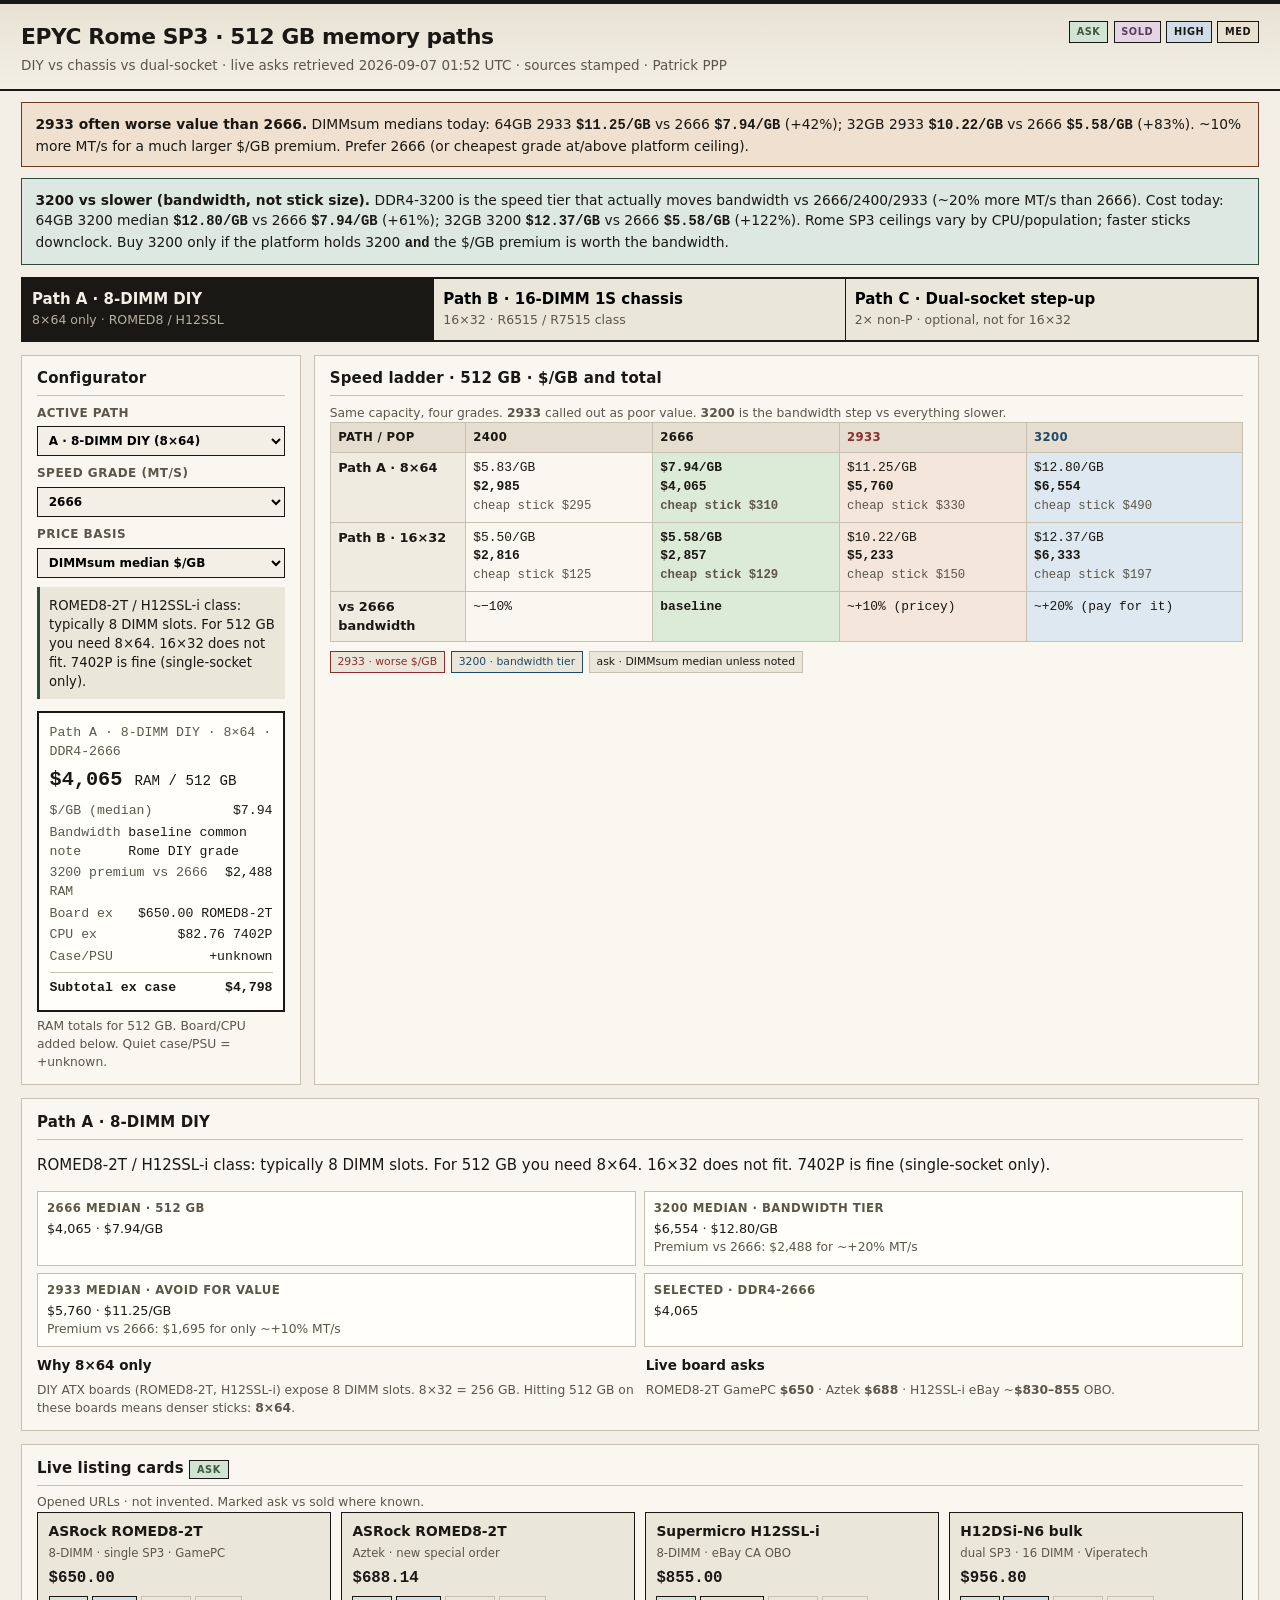
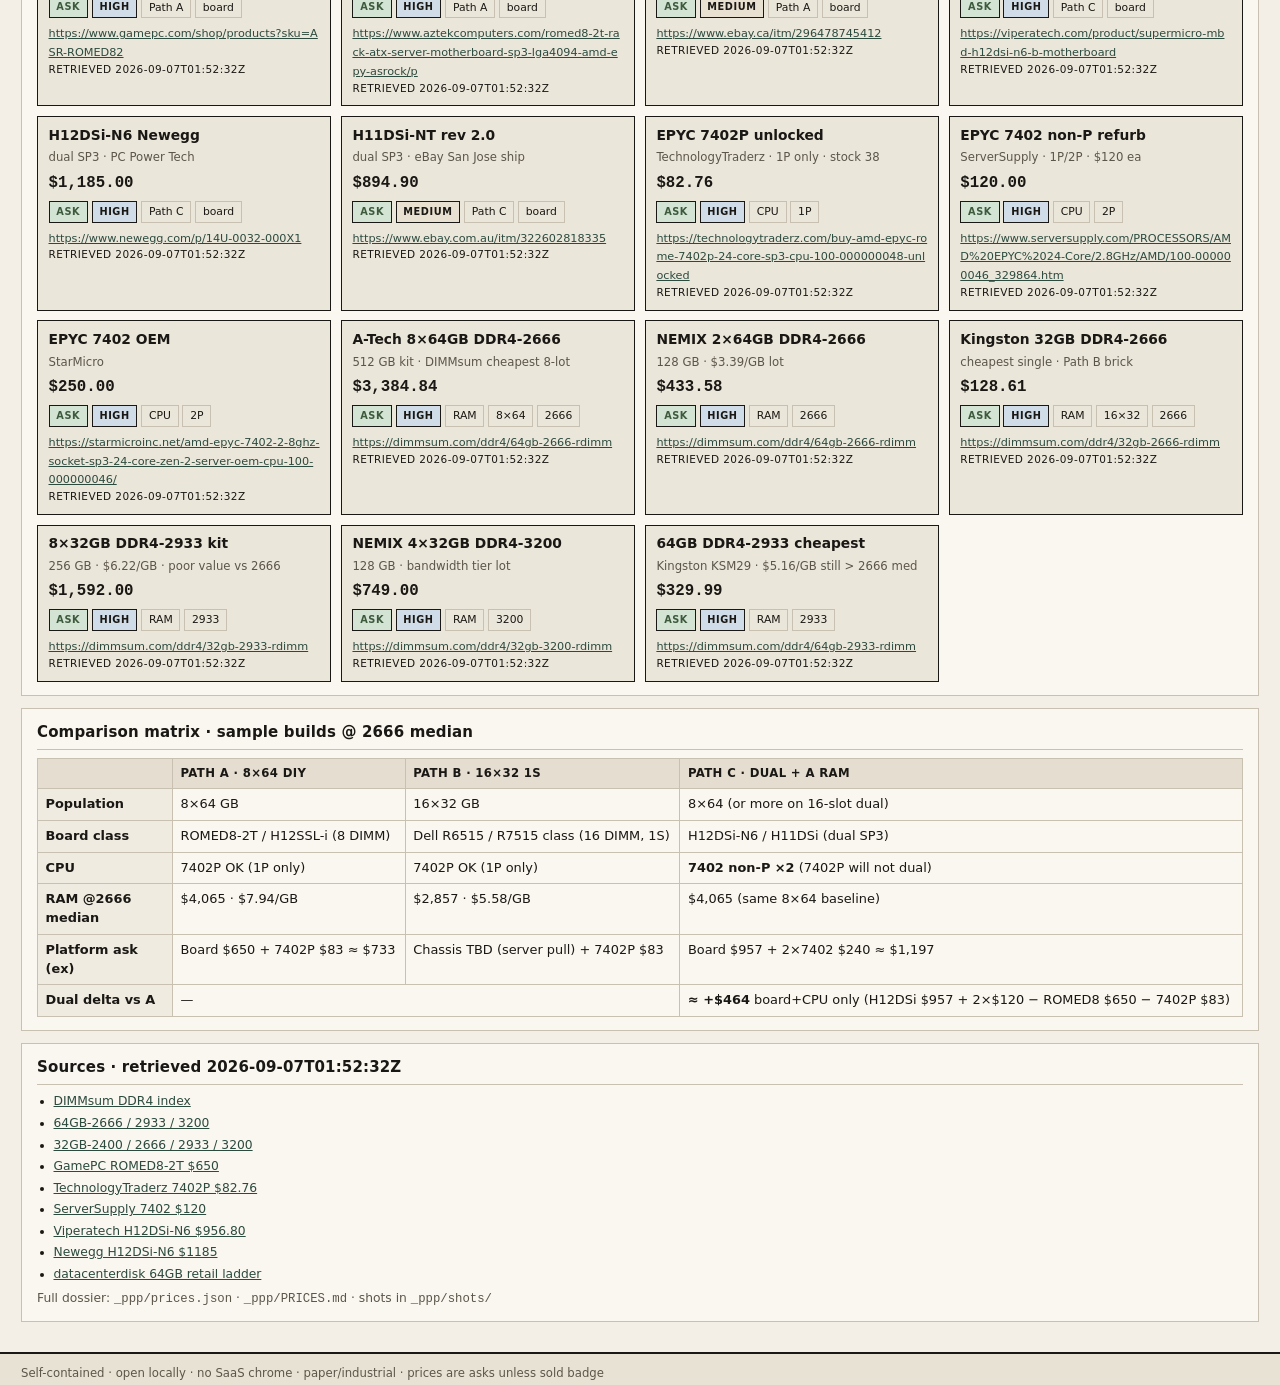
==== epyc-ram-configurator/index.html @ e45b8fe6 "Publish Homelab Chassis Atlas and EPYC RAM configurator as static sites." ====
<!DOCTYPE html>
<html lang="en">
<head>
<meta charset="UTF-8">
<meta name="viewport" content="width=device-width, initial-scale=1">
<title>EPYC Rome SP3 · 512 GB RAM Configurator · 2026-09-07</title>
<link rel="stylesheet" href="style.css">
</head>
<body>
<header class="mast">
  <div class="mast-row">
    <div>
      <h1>EPYC Rome SP3 · 512 GB memory paths</h1>
      <p class="sub">DIY vs chassis vs dual-socket · live asks retrieved <time id="stamp" datetime="2026-09-07T01:52:32Z">2026-09-07 01:52 UTC</time> · sources stamped · Patrick PPP</p>
    </div>
    <div class="mast-badges">
      <span class="badge ask">ASK</span>
      <span class="badge sold">SOLD</span>
      <span class="badge conf-hi">HIGH</span>
      <span class="badge conf-med">MED</span>
    </div>
  </div>
</header>

<section class="callout warn" id="finding-2933">
  <strong>2933 often worse value than 2666.</strong>
  DIMMsum medians today: 64GB 2933 <em>$11.25/GB</em> vs 2666 <em>$7.94/GB</em> (+42%);
  32GB 2933 <em>$10.22/GB</em> vs 2666 <em>$5.58/GB</em> (+83%).
  ~10% more MT/s for a much larger $/GB premium. Prefer 2666 (or cheapest grade at/above platform ceiling).
</section>

<section class="callout info" id="finding-3200">
  <strong>3200 vs slower (bandwidth, not stick size).</strong>
  DDR4-3200 is the speed tier that actually moves bandwidth vs 2666/2400/2933 (~20% more MT/s than 2666).
  Cost today: 64GB 3200 median <em>$12.80/GB</em> vs 2666 <em>$7.94/GB</em> (+61%); 32GB 3200 <em>$12.37/GB</em> vs 2666 <em>$5.58/GB</em> (+122%).
  Rome SP3 ceilings vary by CPU/population; faster sticks downclock. Buy 3200 only if the platform holds 3200 <em>and</em> the $/GB premium is worth the bandwidth.
</section>

<nav class="paths">
  <button type="button" class="path-tab active" data-path="A">Path A · 8-DIMM DIY<br><small>8×64 only · ROMED8 / H12SSL</small></button>
  <button type="button" class="path-tab" data-path="B">Path B · 16-DIMM 1S chassis<br><small>16×32 · R6515 / R7515 class</small></button>
  <button type="button" class="path-tab" data-path="C">Path C · Dual-socket step-up<br><small>2× non-P · optional, not for 16×32</small></button>
</nav>

<main class="grid">
  <!-- CONTROLS -->
  <aside class="panel controls">
    <h2>Configurator</h2>
    <label>Active path
      <select id="pathSel">
        <option value="A">A · 8-DIMM DIY (8×64)</option>
        <option value="B">B · 16-DIMM single-socket (16×32)</option>
        <option value="C">C · Dual-socket step-up</option>
      </select>
    </label>
    <label>Speed grade (MT/s)
      <select id="speedSel">
        <option value="2400">2400</option>
        <option value="2666" selected>2666</option>
        <option value="2933">2933</option>
        <option value="3200">3200</option>
      </select>
    </label>
    <label>Price basis
      <select id="basisSel">
        <option value="median" selected>DIMMsum median $/GB</option>
        <option value="cheap">Cheapest live stick × count</option>
      </select>
    </label>
    <div class="path-note" id="pathNote"></div>
    <div class="totals" id="totals"></div>
    <p class="fine">RAM totals for 512 GB. Board/CPU added below. Quiet case/PSU = +unknown.</p>
  </aside>

  <!-- SPEED LADDER -->
  <section class="panel">
    <h2>Speed ladder · 512 GB · $/GB and total</h2>
    <p class="fine">Same capacity, four grades. <strong>2933</strong> called out as poor value. <strong>3200</strong> is the bandwidth step vs everything slower.</p>
    <div class="table-wrap">
      <table class="matrix" id="ladderTable">
        <thead>
          <tr>
            <th>Path / pop</th>
            <th>2400</th>
            <th>2666</th>
            <th class="bad">2933</th>
            <th class="hi">3200</th>
          </tr>
        </thead>
        <tbody></tbody>
      </table>
    </div>
    <div class="legend">
      <span class="pill bad">2933 · worse $/GB</span>
      <span class="pill hi">3200 · bandwidth tier</span>
      <span class="pill">ask · DIMMsum median unless noted</span>
    </div>
  </section>

  <!-- PATH DETAIL -->
  <section class="panel span2" id="pathDetail">
    <h2 id="pathTitle">Path A · 8-DIMM DIY</h2>
    <div id="pathBody"></div>
  </section>

  <!-- LIVE LISTINGS -->
  <section class="panel span2">
    <h2>Live listing cards <span class="badge ask">ASK</span></h2>
    <p class="fine">Opened URLs · not invented. Marked ask vs sold where known.</p>
    <div class="cards" id="listingCards"></div>
  </section>

  <!-- COMPARISON MATRIX -->
  <section class="panel span2">
    <h2>Comparison matrix · sample builds @ 2666 median</h2>
    <div class="table-wrap">
      <table class="matrix" id="buildMatrix">
        <thead>
          <tr>
            <th></th>
            <th>Path A · 8×64 DIY</th>
            <th>Path B · 16×32 1S</th>
            <th>Path C · Dual + A RAM</th>
          </tr>
        </thead>
        <tbody>
          <tr>
            <th>Population</th>
            <td>8×64 GB</td>
            <td>16×32 GB</td>
            <td>8×64 (or more on 16-slot dual)</td>
          </tr>
          <tr>
            <th>Board class</th>
            <td>ROMED8-2T / H12SSL-i (8 DIMM)</td>
            <td>Dell R6515 / R7515 class (16 DIMM, 1S)</td>
            <td>H12DSi-N6 / H11DSi (dual SP3)</td>
          </tr>
          <tr>
            <th>CPU</th>
            <td>7402P OK (1P only)</td>
            <td>7402P OK (1P only)</td>
            <td><strong>7402 non-P ×2</strong> (7402P will not dual)</td>
          </tr>
          <tr>
            <th>RAM @2666 median</th>
            <td id="mA">—</td>
            <td id="mB">—</td>
            <td id="mC">—</td>
          </tr>
          <tr>
            <th>Platform ask (ex)</th>
            <td>Board $650 + 7402P $83 ≈ $733</td>
            <td>Chassis TBD (server pull) + 7402P $83</td>
            <td>Board $957 + 2×7402 $240 ≈ $1,197</td>
          </tr>
          <tr>
            <th>Dual delta vs A</th>
            <td colspan="2">—</td>
            <td><strong>≈ +$464</strong> board+CPU only (H12DSi $957 + 2×$120 − ROMED8 $650 − 7402P $83)</td>
          </tr>
        </tbody>
      </table>
    </div>
  </section>

  <!-- SOURCES -->
  <section class="panel span2">
    <h2>Sources · retrieved 2026-09-07T01:52:32Z</h2>
    <ul class="sources" id="sources"></ul>
    <p class="fine">Full dossier: <code>_ppp/prices.json</code> · <code>_ppp/PRICES.md</code> · shots in <code>_ppp/shots/</code></p>
  </section>
</main>

<footer class="foot">
  Self-contained · open locally · no SaaS chrome · paper/industrial · prices are asks unless sold badge
</footer>
<script src="app.js"></script>
</body>
</html>
---- epyc-ram-configurator/style.css ----
:root {
  --ink: #1a1814;
  --paper: #f3efe6;
  --rule: #c8c0b0;
  --mute: #5c564a;
  --accent: #2c4a3e;
  --warn: #6b3a1e;
  --warn-bg: #f0e0d0;
  --info-bg: #dde8e2;
  --bad: #8b2e2e;
  --hi: #1e4a6b;
  --card: #ebe6da;
  --ask: #3d5a3d;
  --sold: #5a3d5a;
  --font: "IBM Plex Sans", "Segoe UI", system-ui, sans-serif;
  --mono: "IBM Plex Mono", "Consolas", monospace;
}
* { box-sizing: border-box; }
html { font-size: 15px; }
body {
  margin: 0;
  background: var(--paper);
  color: var(--ink);
  font-family: var(--font);
  line-height: 1.45;
  border-top: 4px solid var(--ink);
}
.mast {
  padding: 1.1rem 1.4rem 0.9rem;
  border-bottom: 2px solid var(--ink);
  background: linear-gradient(180deg, #e8e2d4 0%, var(--paper) 100%);
}
.mast-row { display: flex; justify-content: space-between; gap: 1rem; flex-wrap: wrap; align-items: flex-start; }
h1 { margin: 0 0 0.25rem; font-size: 1.45rem; letter-spacing: -0.02em; font-weight: 700; }
.sub { margin: 0; color: var(--mute); font-size: 0.9rem; }
.mast-badges { display: flex; gap: 0.35rem; flex-wrap: wrap; }
.badge {
  font-size: 0.65rem; font-weight: 700; letter-spacing: 0.06em;
  padding: 0.2rem 0.45rem; border: 1.5px solid var(--ink); text-transform: uppercase;
}
.badge.ask { background: #d4e4d4; color: var(--ask); }
.badge.sold { background: #e4d4e4; color: var(--sold); }
.badge.conf-hi { background: #d0dde8; }
.badge.conf-med { background: #e8e0d0; }
.badge.conf-lo { background: #e8d8d0; }

.callout {
  margin: 0.75rem 1.4rem;
  padding: 0.7rem 0.9rem;
  border: 1.5px solid var(--ink);
  font-size: 0.92rem;
}
.callout.warn { background: var(--warn-bg); border-color: var(--warn); }
.callout.info { background: var(--info-bg); border-color: var(--accent); }
.callout em { font-style: normal; font-weight: 700; font-family: var(--mono); }

.paths {
  display: grid;
  grid-template-columns: repeat(3, 1fr);
  gap: 0;
  margin: 0.75rem 1.4rem 0;
  border: 2px solid var(--ink);
}
.path-tab {
  background: var(--card);
  border: none;
  border-right: 1.5px solid var(--ink);
  padding: 0.75rem 0.6rem;
  font: inherit;
  font-weight: 600;
  cursor: pointer;
  text-align: left;
  line-height: 1.3;
}
.path-tab:last-child { border-right: none; }
.path-tab small { display: block; font-weight: 400; color: var(--mute); margin-top: 0.2rem; }
.path-tab.active { background: var(--ink); color: var(--paper); }
.path-tab.active small { color: #b8b0a0; }
.path-tab:hover:not(.active) { background: #ddd6c6; }

.grid {
  display: grid;
  grid-template-columns: 280px 1fr;
  gap: 0.85rem;
  padding: 0.85rem 1.4rem 2rem;
}
.span2 { grid-column: 1 / -1; }
.panel {
  background: #faf7f0;
  border: 1.5px solid var(--rule);
  padding: 0.85rem 1rem;
}
.panel h2 {
  margin: 0 0 0.55rem;
  font-size: 1rem;
  border-bottom: 1px solid var(--rule);
  padding-bottom: 0.35rem;
  letter-spacing: 0.01em;
}
.controls label {
  display: block;
  margin-bottom: 0.65rem;
  font-size: 0.8rem;
  font-weight: 600;
  color: var(--mute);
  text-transform: uppercase;
  letter-spacing: 0.04em;
}
.controls select {
  display: block;
  width: 100%;
  margin-top: 0.25rem;
  padding: 0.4rem 0.45rem;
  font: inherit;
  border: 1.5px solid var(--ink);
  background: var(--paper);
}
.path-note {
  margin: 0.5rem 0;
  padding: 0.55rem 0.6rem;
  background: var(--card);
  border-left: 3px solid var(--accent);
  font-size: 0.88rem;
}
.totals {
  margin-top: 0.75rem;
  padding: 0.7rem;
  border: 2px solid var(--ink);
  background: #fffef9;
  font-family: var(--mono);
  font-size: 0.88rem;
}
.totals .big { font-size: 1.35rem; font-weight: 700; margin: 0.2rem 0 0.5rem; }
.totals .row { display: flex; justify-content: space-between; gap: 0.5rem; margin: 0.15rem 0; }
.totals .muted { color: var(--mute); }
.fine { font-size: 0.82rem; color: var(--mute); margin: 0.4rem 0 0; }

.table-wrap { overflow-x: auto; }
.matrix {
  width: 100%;
  border-collapse: collapse;
  font-size: 0.86rem;
}
.matrix th, .matrix td {
  border: 1px solid var(--rule);
  padding: 0.4rem 0.5rem;
  text-align: left;
  vertical-align: top;
}
.matrix thead th {
  background: #e4ddd0;
  font-size: 0.78rem;
  text-transform: uppercase;
  letter-spacing: 0.03em;
}
.matrix tbody th { background: #f0ebe0; font-weight: 600; width: 9rem; }
.matrix .bad, .matrix th.bad { color: var(--bad); }
.matrix .hi, .matrix th.hi { color: var(--hi); }
.matrix .cell-num { font-family: var(--mono); white-space: nowrap; }
.matrix .cell-warn { background: #f5e6dc; }
.matrix .cell-hi { background: #dde8f0; }
.matrix .cell-best { background: #dcead8; font-weight: 600; }

.legend { display: flex; flex-wrap: wrap; gap: 0.4rem; margin-top: 0.55rem; }
.pill {
  font-size: 0.72rem;
  padding: 0.15rem 0.45rem;
  border: 1px solid var(--rule);
  background: var(--card);
}
.pill.bad { border-color: var(--bad); color: var(--bad); }
.pill.hi { border-color: var(--hi); color: var(--hi); }

.cards {
  display: grid;
  grid-template-columns: repeat(auto-fill, minmax(260px, 1fr));
  gap: 0.65rem;
}
.card {
  border: 1.5px solid var(--ink);
  background: var(--card);
  padding: 0.65rem 0.7rem;
  font-size: 0.86rem;
}
.card h3 { margin: 0 0 0.35rem; font-size: 0.92rem; line-height: 1.25; }
.card .meta { color: var(--mute); font-size: 0.78rem; margin-bottom: 0.35rem; }
.card .price { font-family: var(--mono); font-weight: 700; font-size: 1.05rem; }
.card .tags { margin: 0.4rem 0; display: flex; flex-wrap: wrap; gap: 0.25rem; }
.card a { color: var(--accent); word-break: break-all; font-size: 0.75rem; }
.card .conf { font-size: 0.7rem; text-transform: uppercase; letter-spacing: 0.04em; }

.split { display: grid; grid-template-columns: 1fr 1fr; gap: 0.75rem; }
@media (max-width: 900px) {
  .grid { grid-template-columns: 1fr; }
  .paths { grid-template-columns: 1fr; }
  .path-tab { border-right: none; border-bottom: 1px solid var(--ink); }
  .split { grid-template-columns: 1fr; }
}

.sources { margin: 0; padding-left: 1.1rem; font-size: 0.82rem; }
.sources li { margin-bottom: 0.25rem; }
.sources a { color: var(--accent); }
.foot {
  border-top: 2px solid var(--ink);
  padding: 0.7rem 1.4rem;
  font-size: 0.78rem;
  color: var(--mute);
  background: #e8e2d4;
}
.bw-box {
  display: grid;
  grid-template-columns: 1fr 1fr;
  gap: 0.5rem;
  margin: 0.6rem 0;
}
.bw-box > div {
  border: 1px solid var(--rule);
  padding: 0.5rem 0.6rem;
  background: #fffef9;
  font-size: 0.85rem;
}
.bw-box strong { display: block; font-size: 0.78rem; text-transform: uppercase; letter-spacing: 0.04em; color: var(--mute); margin-bottom: 0.2rem; }
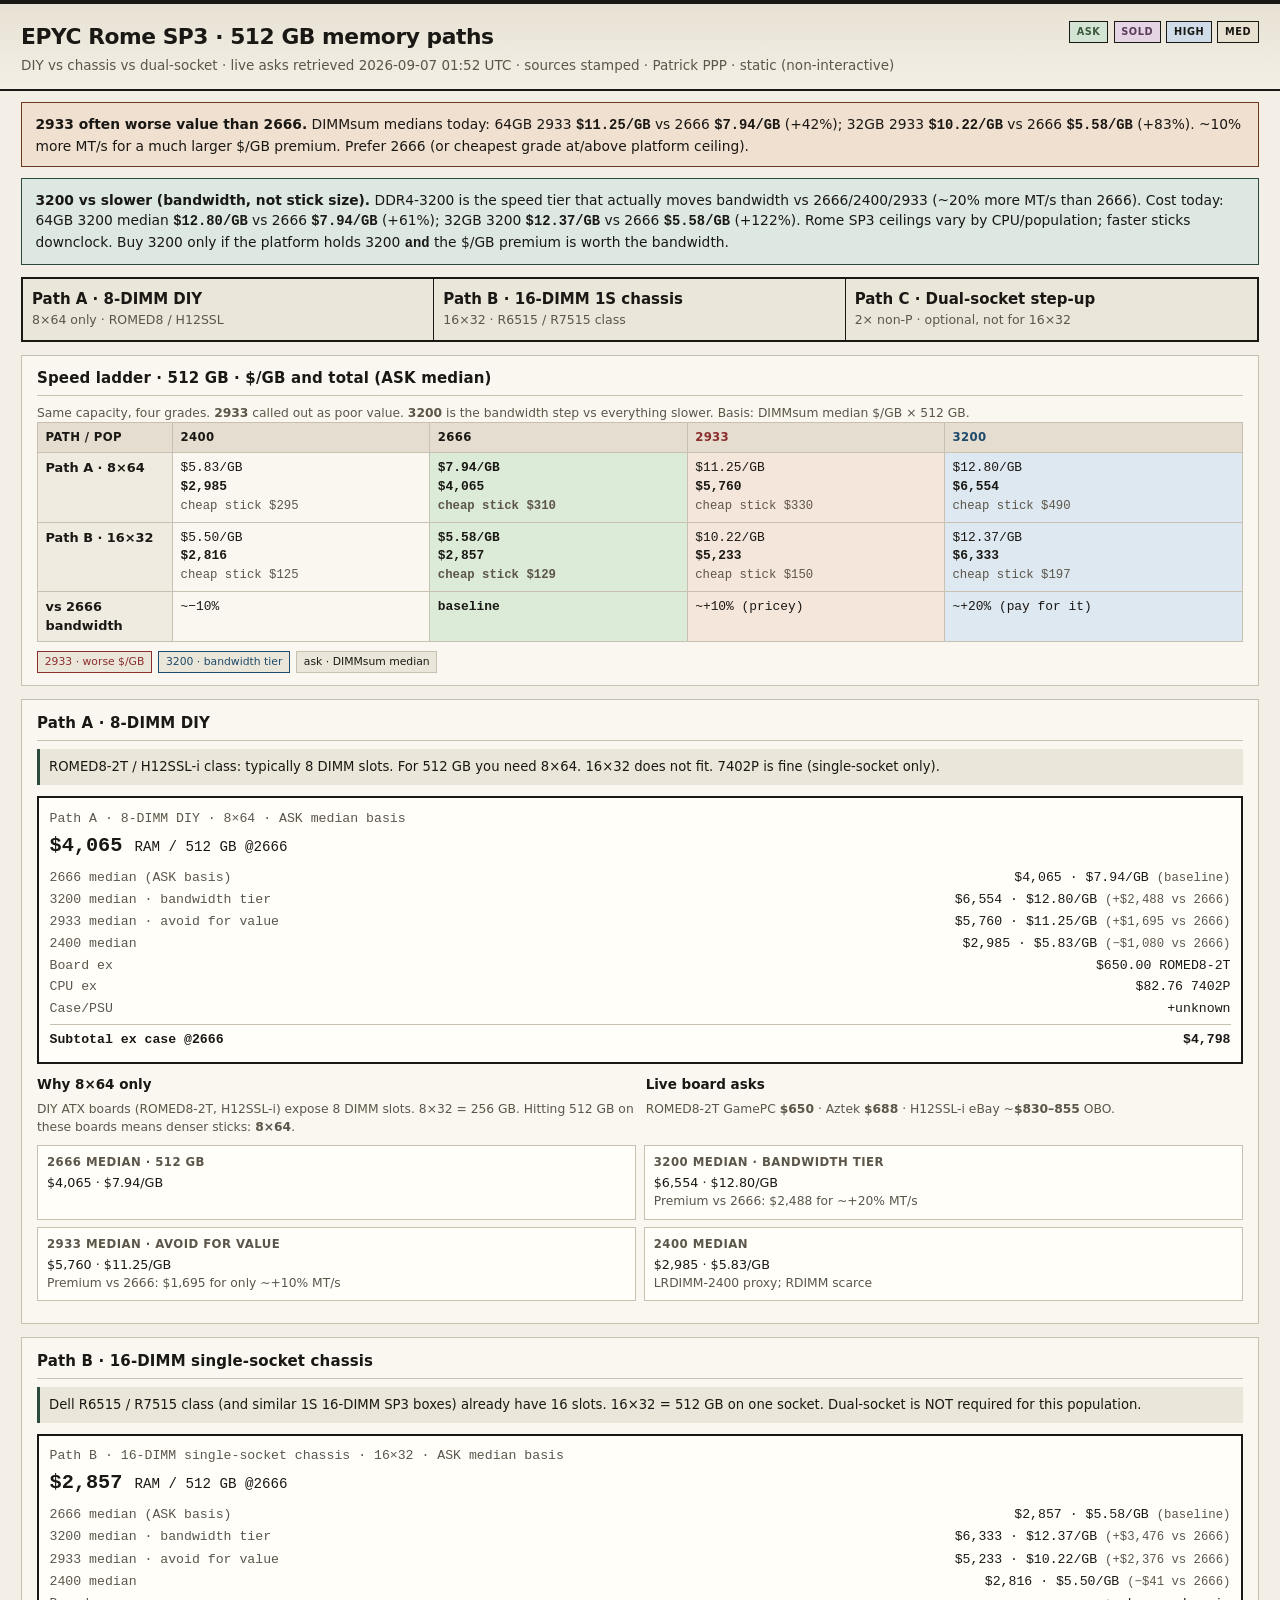
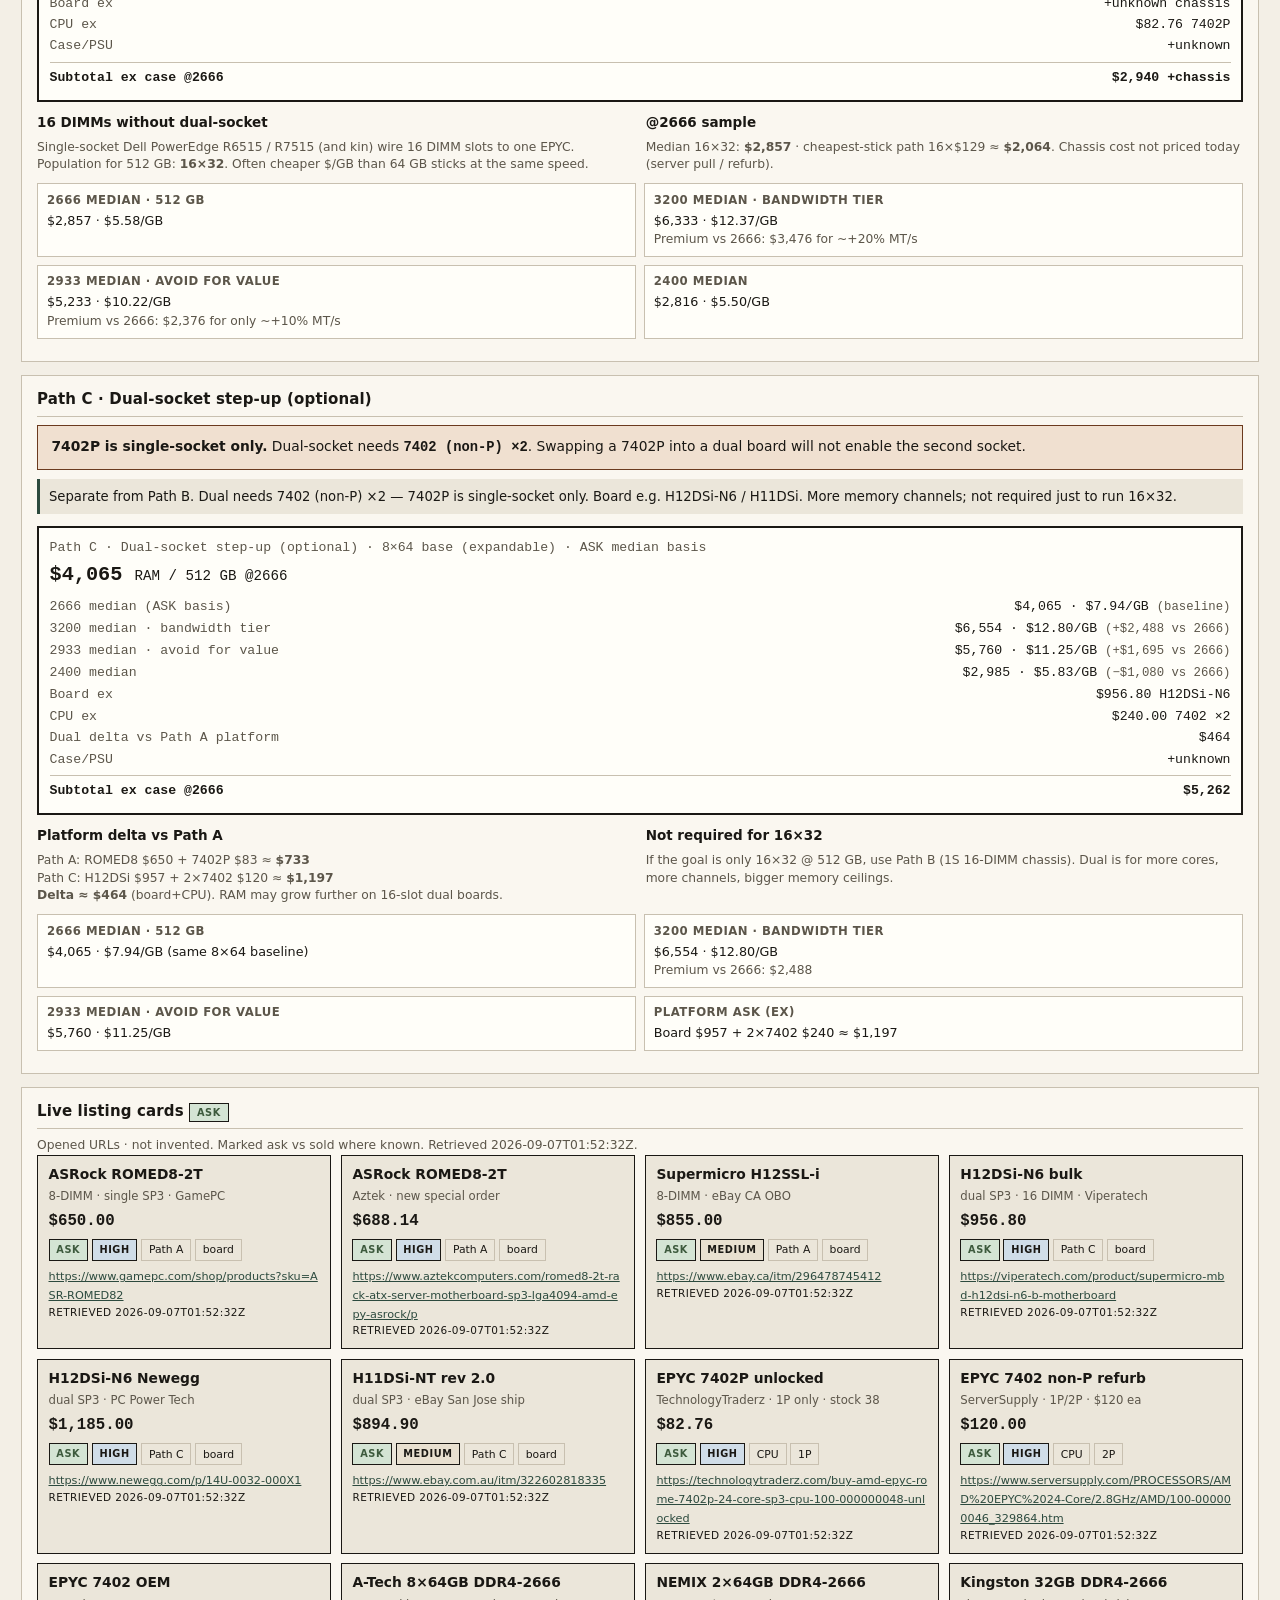
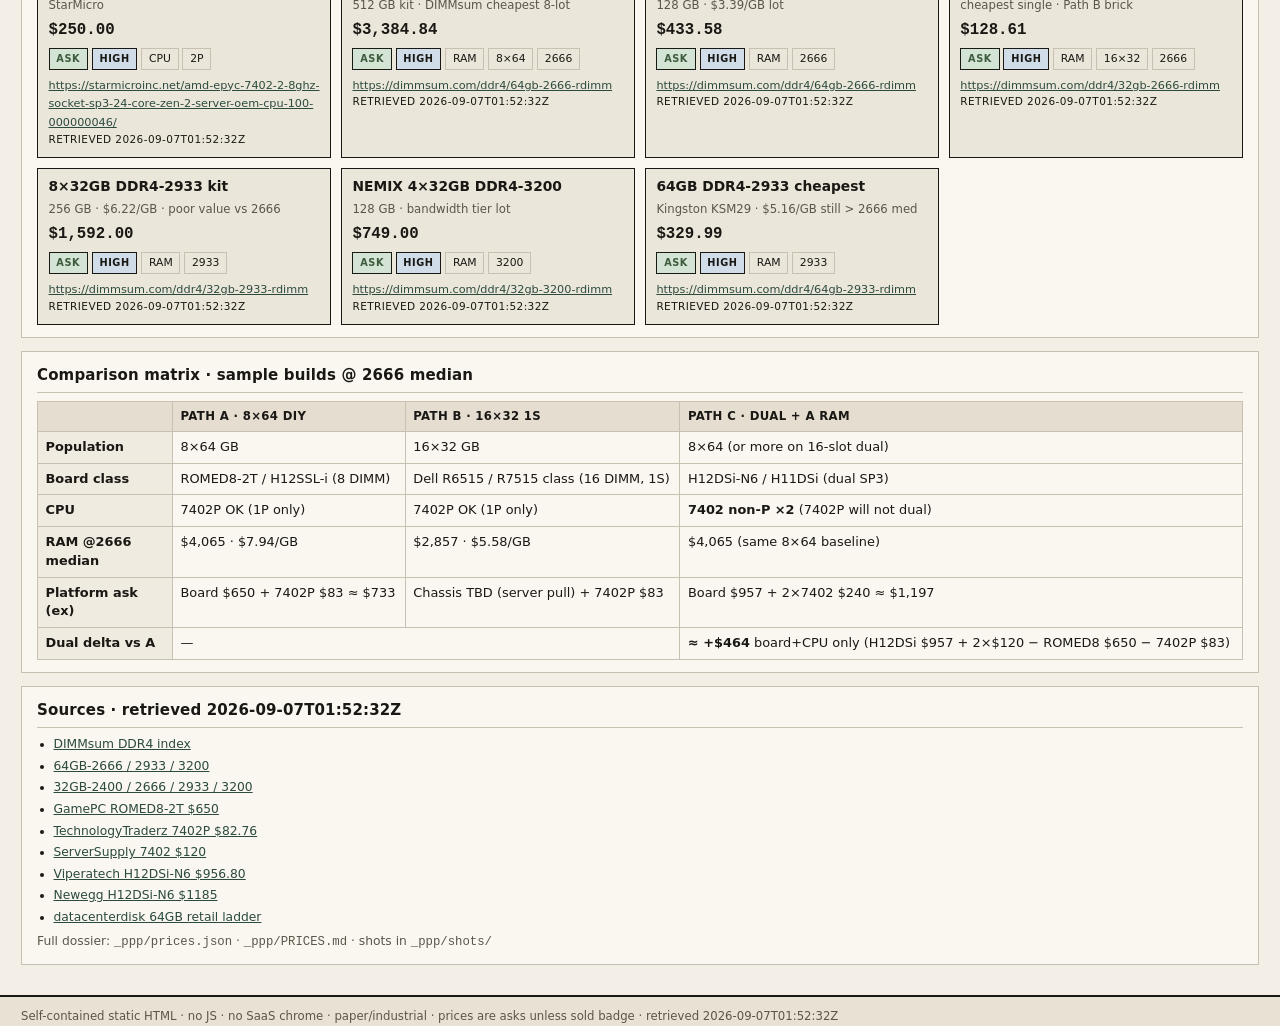
==== commit b1cd806e: "Make Homelab Chassis Atlas and EPYC RAM sites non-interactive static HTML. Bake silhouettes, dossier" ====
--- a/epyc-ram-configurator/index.html
+++ b/epyc-ram-configurator/index.html
@@ -11,7 +11,7 @@
   <div class="mast-row">
     <div>
       <h1>EPYC Rome SP3 · 512 GB memory paths</h1>
-      <p class="sub">DIY vs chassis vs dual-socket · live asks retrieved <time id="stamp" datetime="2026-09-07T01:52:32Z">2026-09-07 01:52 UTC</time> · sources stamped · Patrick PPP</p>
+      <p class="sub">DIY vs chassis vs dual-socket · live asks retrieved <time datetime="2026-09-07T01:52:32Z">2026-09-07 01:52 UTC</time> · sources stamped · Patrick PPP · static (non-interactive)</p>
     </div>
     <div class="mast-badges">
       <span class="badge ask">ASK</span>
@@ -36,46 +36,16 @@
   Rome SP3 ceilings vary by CPU/population; faster sticks downclock. Buy 3200 only if the platform holds 3200 <em>and</em> the $/GB premium is worth the bandwidth.
 </section>
 
-<nav class="paths">
-  <button type="button" class="path-tab active" data-path="A">Path A · 8-DIMM DIY<br><small>8×64 only · ROMED8 / H12SSL</small></button>
-  <button type="button" class="path-tab" data-path="B">Path B · 16-DIMM 1S chassis<br><small>16×32 · R6515 / R7515 class</small></button>
-  <button type="button" class="path-tab" data-path="C">Path C · Dual-socket step-up<br><small>2× non-P · optional, not for 16×32</small></button>
+<nav class="paths-nav" aria-label="Memory paths">
+  <a href="#path-a">Path A · 8-DIMM DIY<br><small>8×64 only · ROMED8 / H12SSL</small></a>
+  <a href="#path-b">Path B · 16-DIMM 1S chassis<br><small>16×32 · R6515 / R7515 class</small></a>
+  <a href="#path-c">Path C · Dual-socket step-up<br><small>2× non-P · optional, not for 16×32</small></a>
 </nav>
 
-<main class="grid">
-  <!-- CONTROLS -->
-  <aside class="panel controls">
-    <h2>Configurator</h2>
-    <label>Active path
-      <select id="pathSel">
-        <option value="A">A · 8-DIMM DIY (8×64)</option>
-        <option value="B">B · 16-DIMM single-socket (16×32)</option>
-        <option value="C">C · Dual-socket step-up</option>
-      </select>
-    </label>
-    <label>Speed grade (MT/s)
-      <select id="speedSel">
-        <option value="2400">2400</option>
-        <option value="2666" selected>2666</option>
-        <option value="2933">2933</option>
-        <option value="3200">3200</option>
-      </select>
-    </label>
-    <label>Price basis
-      <select id="basisSel">
-        <option value="median" selected>DIMMsum median $/GB</option>
-        <option value="cheap">Cheapest live stick × count</option>
-      </select>
-    </label>
-    <div class="path-note" id="pathNote"></div>
-    <div class="totals" id="totals"></div>
-    <p class="fine">RAM totals for 512 GB. Board/CPU added below. Quiet case/PSU = +unknown.</p>
-  </aside>
-
-  <!-- SPEED LADDER -->
-  <section class="panel">
-    <h2>Speed ladder · 512 GB · $/GB and total</h2>
-    <p class="fine">Same capacity, four grades. <strong>2933</strong> called out as poor value. <strong>3200</strong> is the bandwidth step vs everything slower.</p>
+<main class="grid static-stack">
+  <section class="panel span2">
+    <h2>Speed ladder · 512 GB · $/GB and total (ASK median)</h2>
+    <p class="fine">Same capacity, four grades. <strong>2933</strong> called out as poor value. <strong>3200</strong> is the bandwidth step vs everything slower. Basis: DIMMsum median $/GB × 512 GB.</p>
     <div class="table-wrap">
       <table class="matrix" id="ladderTable">
         <thead>
@@ -87,30 +57,313 @@
             <th class="hi">3200</th>
           </tr>
         </thead>
-        <tbody></tbody>
+        <tbody>
+          <tr><th>Path A · 8×64</th><td class="cell-num ">$5.83/GB<br><strong>$2,985</strong><br><span class="fine">cheap stick $295</span></td><td class="cell-num cell-best">$7.94/GB<br><strong>$4,065</strong><br><span class="fine">cheap stick $310</span></td><td class="cell-num cell-warn">$11.25/GB<br><strong>$5,760</strong><br><span class="fine">cheap stick $330</span></td><td class="cell-num cell-hi">$12.80/GB<br><strong>$6,554</strong><br><span class="fine">cheap stick $490</span></td></tr>
+          <tr><th>Path B · 16×32</th><td class="cell-num ">$5.50/GB<br><strong>$2,816</strong><br><span class="fine">cheap stick $125</span></td><td class="cell-num cell-best">$5.58/GB<br><strong>$2,857</strong><br><span class="fine">cheap stick $129</span></td><td class="cell-num cell-warn">$10.22/GB<br><strong>$5,233</strong><br><span class="fine">cheap stick $150</span></td><td class="cell-num cell-hi">$12.37/GB<br><strong>$6,333</strong><br><span class="fine">cheap stick $197</span></td></tr>
+          <tr><th>vs 2666 bandwidth</th>
+            <td class="cell-num">~−10%</td>
+            <td class="cell-num cell-best">baseline</td>
+            <td class="cell-num cell-warn">~+10% (pricey)</td>
+            <td class="cell-num cell-hi">~+20% (pay for it)</td>
+          </tr>
+        </tbody>
       </table>
     </div>
     <div class="legend">
       <span class="pill bad">2933 · worse $/GB</span>
       <span class="pill hi">3200 · bandwidth tier</span>
-      <span class="pill">ask · DIMMsum median unless noted</span>
-    </div>
-  </section>
-
-  <!-- PATH DETAIL -->
-  <section class="panel span2" id="pathDetail">
-    <h2 id="pathTitle">Path A · 8-DIMM DIY</h2>
-    <div id="pathBody"></div>
-  </section>
-
-  <!-- LIVE LISTINGS -->
+      <span class="pill">ask · DIMMsum median</span>
+    </div>
+  </section>
+
+  <section class="panel span2 path-block" id="path-a">
+    <h2>Path A · 8-DIMM DIY</h2>
+    
+    <p class="path-note">ROMED8-2T / H12SSL-i class: typically 8 DIMM slots. For 512 GB you need 8×64. 16×32 does not fit. 7402P is fine (single-socket only).</p>
+    <div class="totals">
+      <div class="muted">Path A · 8-DIMM DIY · 8×64 · ASK median basis</div>
+      <div class="big">$4,065 <span style="font-size:0.7em;font-weight:500">RAM / 512 GB @2666</span></div>
+      <div class="row"><span class="muted">2666 median (ASK basis)</span><span>$4,065 · $7.94/GB <span class="fine">(baseline)</span></span></div><div class="row"><span class="muted">3200 median · bandwidth tier</span><span>$6,554 · $12.80/GB <span class="fine">(+$2,488 vs 2666)</span></span></div><div class="row"><span class="muted">2933 median · avoid for value</span><span>$5,760 · $11.25/GB <span class="fine">(+$1,695 vs 2666)</span></span></div><div class="row"><span class="muted">2400 median</span><span>$2,985 · $5.83/GB <span class="fine">(−$1,080 vs 2666)</span></span></div>
+      <div class="row"><span class="muted">Board ex</span><span>$650.00 ROMED8-2T</span></div>
+      <div class="row"><span class="muted">CPU ex</span><span>$82.76 7402P</span></div>
+      
+      <div class="row"><span class="muted">Case/PSU</span><span>+unknown</span></div>
+      <div class="row" style="margin-top:0.4rem;border-top:1px solid #c8c0b0;padding-top:0.35rem"><span><strong>Subtotal ex case @2666</strong></span><span><strong>$4,798</strong></span></div>
+    </div>
+    <div class="split" style="margin-top:0.75rem">
+      <div>
+        <h3 style="margin:0 0 0.4rem;font-size:0.9rem">Why 8×64 only</h3>
+        <p class="fine" style="margin:0">DIY ATX boards (ROMED8-2T, H12SSL-i) expose 8 DIMM slots. 8×32 = 256 GB. Hitting 512 GB on these boards means denser sticks: <strong>8×64</strong>.</p>
+      </div>
+      <div>
+        <h3 style="margin:0 0 0.4rem;font-size:0.9rem">Live board asks</h3>
+        <p class="fine" style="margin:0">ROMED8-2T GamePC <strong>$650</strong> · Aztek <strong>$688</strong> · H12SSL-i eBay ~<strong>$830–855</strong> OBO.</p>
+      </div>
+    </div>
+    <div class="bw-box">
+      <div><strong>2666 median · 512 GB</strong>$4,065 · $7.94/GB</div>
+      <div><strong>3200 median · bandwidth tier</strong>$6,554 · $12.80/GB<br><span class="fine">Premium vs 2666: $2,488 for ~+20% MT/s</span></div>
+      <div><strong>2933 median · avoid for value</strong>$5,760 · $11.25/GB<br><span class="fine">Premium vs 2666: $1,695 for only ~+10% MT/s</span></div>
+      <div><strong>2400 median</strong>$2,985 · $5.83/GB<br><span class="fine">LRDIMM-2400 proxy; RDIMM scarce</span></div>
+    </div>
+  </section>
+
+  <section class="panel span2 path-block" id="path-b">
+    <h2>Path B · 16-DIMM single-socket chassis</h2>
+    
+    <p class="path-note">Dell R6515 / R7515 class (and similar 1S 16-DIMM SP3 boxes) already have 16 slots. 16×32 = 512 GB on one socket. Dual-socket is NOT required for this population.</p>
+    <div class="totals">
+      <div class="muted">Path B · 16-DIMM single-socket chassis · 16×32 · ASK median basis</div>
+      <div class="big">$2,857 <span style="font-size:0.7em;font-weight:500">RAM / 512 GB @2666</span></div>
+      <div class="row"><span class="muted">2666 median (ASK basis)</span><span>$2,857 · $5.58/GB <span class="fine">(baseline)</span></span></div><div class="row"><span class="muted">3200 median · bandwidth tier</span><span>$6,333 · $12.37/GB <span class="fine">(+$3,476 vs 2666)</span></span></div><div class="row"><span class="muted">2933 median · avoid for value</span><span>$5,233 · $10.22/GB <span class="fine">(+$2,376 vs 2666)</span></span></div><div class="row"><span class="muted">2400 median</span><span>$2,816 · $5.50/GB <span class="fine">(−$41 vs 2666)</span></span></div>
+      <div class="row"><span class="muted">Board ex</span><span>+unknown chassis</span></div>
+      <div class="row"><span class="muted">CPU ex</span><span>$82.76 7402P</span></div>
+      
+      <div class="row"><span class="muted">Case/PSU</span><span>+unknown</span></div>
+      <div class="row" style="margin-top:0.4rem;border-top:1px solid #c8c0b0;padding-top:0.35rem"><span><strong>Subtotal ex case @2666</strong></span><span><strong>$2,940 +chassis</strong></span></div>
+    </div>
+    <div class="split" style="margin-top:0.75rem">
+      <div>
+        <h3 style="margin:0 0 0.4rem;font-size:0.9rem">16 DIMMs without dual-socket</h3>
+        <p class="fine" style="margin:0">Single-socket Dell PowerEdge R6515 / R7515 (and kin) wire 16 DIMM slots to one EPYC. Population for 512 GB: <strong>16×32</strong>. Often cheaper $/GB than 64 GB sticks at the same speed.</p>
+      </div>
+      <div>
+        <h3 style="margin:0 0 0.4rem;font-size:0.9rem">@2666 sample</h3>
+        <p class="fine" style="margin:0">Median 16×32: <strong>$2,857</strong> · cheapest-stick path 16×$129 ≈ <strong>$2,064</strong>. Chassis cost not priced today (server pull / refurb).</p>
+      </div>
+    </div>
+    <div class="bw-box">
+      <div><strong>2666 median · 512 GB</strong>$2,857 · $5.58/GB</div>
+      <div><strong>3200 median · bandwidth tier</strong>$6,333 · $12.37/GB<br><span class="fine">Premium vs 2666: $3,476 for ~+20% MT/s</span></div>
+      <div><strong>2933 median · avoid for value</strong>$5,233 · $10.22/GB<br><span class="fine">Premium vs 2666: $2,376 for only ~+10% MT/s</span></div>
+      <div><strong>2400 median</strong>$2,816 · $5.50/GB</div>
+    </div>
+  </section>
+
+  <section class="panel span2 path-block" id="path-c">
+    <h2>Path C · Dual-socket step-up (optional)</h2>
+    <div class="callout warn" style="margin:0 0 0.6rem">
+      <strong>7402P is single-socket only.</strong> Dual-socket needs <em>7402 (non-P) ×2</em>. Swapping a 7402P into a dual board will not enable the second socket.
+    </div>
+    
+    <p class="path-note">Separate from Path B. Dual needs 7402 (non-P) ×2 — 7402P is single-socket only. Board e.g. H12DSi-N6 / H11DSi. More memory channels; not required just to run 16×32.</p>
+    <div class="totals">
+      <div class="muted">Path C · Dual-socket step-up (optional) · 8×64 base (expandable) · ASK median basis</div>
+      <div class="big">$4,065 <span style="font-size:0.7em;font-weight:500">RAM / 512 GB @2666</span></div>
+      <div class="row"><span class="muted">2666 median (ASK basis)</span><span>$4,065 · $7.94/GB <span class="fine">(baseline)</span></span></div><div class="row"><span class="muted">3200 median · bandwidth tier</span><span>$6,554 · $12.80/GB <span class="fine">(+$2,488 vs 2666)</span></span></div><div class="row"><span class="muted">2933 median · avoid for value</span><span>$5,760 · $11.25/GB <span class="fine">(+$1,695 vs 2666)</span></span></div><div class="row"><span class="muted">2400 median</span><span>$2,985 · $5.83/GB <span class="fine">(−$1,080 vs 2666)</span></span></div>
+      <div class="row"><span class="muted">Board ex</span><span>$956.80 H12DSi-N6</span></div>
+      <div class="row"><span class="muted">CPU ex</span><span>$240.00 7402 ×2</span></div>
+      <div class="row"><span class="muted">Dual delta vs Path A platform</span><span>$464</span></div>
+      <div class="row"><span class="muted">Case/PSU</span><span>+unknown</span></div>
+      <div class="row" style="margin-top:0.4rem;border-top:1px solid #c8c0b0;padding-top:0.35rem"><span><strong>Subtotal ex case @2666</strong></span><span><strong>$5,262</strong></span></div>
+    </div>
+    <div class="split" style="margin-top:0.75rem">
+      <div>
+        <h3 style="margin:0 0 0.4rem;font-size:0.9rem">Platform delta vs Path A</h3>
+        <p class="fine" style="margin:0">Path A: ROMED8 $650 + 7402P $83 ≈ <strong>$733</strong><br>
+        Path C: H12DSi $957 + 2×7402 $120 ≈ <strong>$1,197</strong><br>
+        <strong>Delta ≈ $464</strong> (board+CPU). RAM may grow further on 16-slot dual boards.</p>
+      </div>
+      <div>
+        <h3 style="margin:0 0 0.4rem;font-size:0.9rem">Not required for 16×32</h3>
+        <p class="fine" style="margin:0">If the goal is only 16×32 @ 512 GB, use Path B (1S 16-DIMM chassis). Dual is for more cores, more channels, bigger memory ceilings.</p>
+      </div>
+    </div>
+    <div class="bw-box">
+      <div><strong>2666 median · 512 GB</strong>$4,065 · $7.94/GB (same 8×64 baseline)</div>
+      <div><strong>3200 median · bandwidth tier</strong>$6,554 · $12.80/GB<br><span class="fine">Premium vs 2666: $2,488</span></div>
+      <div><strong>2933 median · avoid for value</strong>$5,760 · $11.25/GB</div>
+      <div><strong>Platform ask (ex)</strong>Board $957 + 2×7402 $240 ≈ $1,197</div>
+    </div>
+  </section>
+
   <section class="panel span2">
     <h2>Live listing cards <span class="badge ask">ASK</span></h2>
-    <p class="fine">Opened URLs · not invented. Marked ask vs sold where known.</p>
-    <div class="cards" id="listingCards"></div>
-  </section>
-
-  <!-- COMPARISON MATRIX -->
+    <p class="fine">Opened URLs · not invented. Marked ask vs sold where known. Retrieved 2026-09-07T01:52:32Z.</p>
+    <div class="cards">
+    <article class="card">
+      <h3>ASRock ROMED8-2T</h3>
+      <div class="meta">8-DIMM · single SP3 · GamePC</div>
+      <div class="price">$650.00</div>
+      <div class="tags">
+        <span class="badge ask">ask</span>
+        <span class="badge conf-hi">high</span>
+        <span class="pill">Path A</span><span class="pill">board</span>
+      </div>
+      <a href="https://www.gamepc.com/shop/products?sku=ASR-ROMED82" target="_blank" rel="noopener">https://www.gamepc.com/shop/products?sku=ASR-ROMED82</a>
+      <div class="conf">retrieved 2026-09-07T01:52:32Z</div>
+    </article>
+    <article class="card">
+      <h3>ASRock ROMED8-2T</h3>
+      <div class="meta">Aztek · new special order</div>
+      <div class="price">$688.14</div>
+      <div class="tags">
+        <span class="badge ask">ask</span>
+        <span class="badge conf-hi">high</span>
+        <span class="pill">Path A</span><span class="pill">board</span>
+      </div>
+      <a href="https://www.aztekcomputers.com/romed8-2t-rack-atx-server-motherboard-sp3-lga4094-amd-epy-asrock/p" target="_blank" rel="noopener">https://www.aztekcomputers.com/romed8-2t-rack-atx-server-motherboard-sp3-lga4094-amd-epy-asrock/p</a>
+      <div class="conf">retrieved 2026-09-07T01:52:32Z</div>
+    </article>
+    <article class="card">
+      <h3>Supermicro H12SSL-i</h3>
+      <div class="meta">8-DIMM · eBay CA OBO</div>
+      <div class="price">$855.00</div>
+      <div class="tags">
+        <span class="badge ask">ask</span>
+        <span class="badge conf-med">medium</span>
+        <span class="pill">Path A</span><span class="pill">board</span>
+      </div>
+      <a href="https://www.ebay.ca/itm/296478745412" target="_blank" rel="noopener">https://www.ebay.ca/itm/296478745412</a>
+      <div class="conf">retrieved 2026-09-07T01:52:32Z</div>
+    </article>
+    <article class="card">
+      <h3>H12DSi-N6 bulk</h3>
+      <div class="meta">dual SP3 · 16 DIMM · Viperatech</div>
+      <div class="price">$956.80</div>
+      <div class="tags">
+        <span class="badge ask">ask</span>
+        <span class="badge conf-hi">high</span>
+        <span class="pill">Path C</span><span class="pill">board</span>
+      </div>
+      <a href="https://viperatech.com/product/supermicro-mbd-h12dsi-n6-b-motherboard" target="_blank" rel="noopener">https://viperatech.com/product/supermicro-mbd-h12dsi-n6-b-motherboard</a>
+      <div class="conf">retrieved 2026-09-07T01:52:32Z</div>
+    </article>
+    <article class="card">
+      <h3>H12DSi-N6 Newegg</h3>
+      <div class="meta">dual SP3 · PC Power Tech</div>
+      <div class="price">$1,185.00</div>
+      <div class="tags">
+        <span class="badge ask">ask</span>
+        <span class="badge conf-hi">high</span>
+        <span class="pill">Path C</span><span class="pill">board</span>
+      </div>
+      <a href="https://www.newegg.com/p/14U-0032-000X1" target="_blank" rel="noopener">https://www.newegg.com/p/14U-0032-000X1</a>
+      <div class="conf">retrieved 2026-09-07T01:52:32Z</div>
+    </article>
+    <article class="card">
+      <h3>H11DSi-NT rev 2.0</h3>
+      <div class="meta">dual SP3 · eBay San Jose ship</div>
+      <div class="price">$894.90</div>
+      <div class="tags">
+        <span class="badge ask">ask</span>
+        <span class="badge conf-med">medium</span>
+        <span class="pill">Path C</span><span class="pill">board</span>
+      </div>
+      <a href="https://www.ebay.com.au/itm/322602818335" target="_blank" rel="noopener">https://www.ebay.com.au/itm/322602818335</a>
+      <div class="conf">retrieved 2026-09-07T01:52:32Z</div>
+    </article>
+    <article class="card">
+      <h3>EPYC 7402P unlocked</h3>
+      <div class="meta">TechnologyTraderz · 1P only · stock 38</div>
+      <div class="price">$82.76</div>
+      <div class="tags">
+        <span class="badge ask">ask</span>
+        <span class="badge conf-hi">high</span>
+        <span class="pill">CPU</span><span class="pill">1P</span>
+      </div>
+      <a href="https://technologytraderz.com/buy-amd-epyc-rome-7402p-24-core-sp3-cpu-100-000000048-unlocked" target="_blank" rel="noopener">https://technologytraderz.com/buy-amd-epyc-rome-7402p-24-core-sp3-cpu-100-000000048-unlocked</a>
+      <div class="conf">retrieved 2026-09-07T01:52:32Z</div>
+    </article>
+    <article class="card">
+      <h3>EPYC 7402 non-P refurb</h3>
+      <div class="meta">ServerSupply · 1P/2P · $120 ea</div>
+      <div class="price">$120.00</div>
+      <div class="tags">
+        <span class="badge ask">ask</span>
+        <span class="badge conf-hi">high</span>
+        <span class="pill">CPU</span><span class="pill">2P</span>
+      </div>
+      <a href="https://www.serversupply.com/PROCESSORS/AMD%20EPYC%2024-Core/2.8GHz/AMD/100-000000046_329864.htm" target="_blank" rel="noopener">https://www.serversupply.com/PROCESSORS/AMD%20EPYC%2024-Core/2.8GHz/AMD/100-000000046_329864.htm</a>
+      <div class="conf">retrieved 2026-09-07T01:52:32Z</div>
+    </article>
+    <article class="card">
+      <h3>EPYC 7402 OEM</h3>
+      <div class="meta">StarMicro</div>
+      <div class="price">$250.00</div>
+      <div class="tags">
+        <span class="badge ask">ask</span>
+        <span class="badge conf-hi">high</span>
+        <span class="pill">CPU</span><span class="pill">2P</span>
+      </div>
+      <a href="https://starmicroinc.net/amd-epyc-7402-2-8ghz-socket-sp3-24-core-zen-2-server-oem-cpu-100-000000046/" target="_blank" rel="noopener">https://starmicroinc.net/amd-epyc-7402-2-8ghz-socket-sp3-24-core-zen-2-server-oem-cpu-100-000000046/</a>
+      <div class="conf">retrieved 2026-09-07T01:52:32Z</div>
+    </article>
+    <article class="card">
+      <h3>A-Tech 8×64GB DDR4-2666</h3>
+      <div class="meta">512 GB kit · DIMMsum cheapest 8-lot</div>
+      <div class="price">$3,384.84</div>
+      <div class="tags">
+        <span class="badge ask">ask</span>
+        <span class="badge conf-hi">high</span>
+        <span class="pill">RAM</span><span class="pill">8×64</span><span class="pill">2666</span>
+      </div>
+      <a href="https://dimmsum.com/ddr4/64gb-2666-rdimm" target="_blank" rel="noopener">https://dimmsum.com/ddr4/64gb-2666-rdimm</a>
+      <div class="conf">retrieved 2026-09-07T01:52:32Z</div>
+    </article>
+    <article class="card">
+      <h3>NEMIX 2×64GB DDR4-2666</h3>
+      <div class="meta">128 GB · $3.39/GB lot</div>
+      <div class="price">$433.58</div>
+      <div class="tags">
+        <span class="badge ask">ask</span>
+        <span class="badge conf-hi">high</span>
+        <span class="pill">RAM</span><span class="pill">2666</span>
+      </div>
+      <a href="https://dimmsum.com/ddr4/64gb-2666-rdimm" target="_blank" rel="noopener">https://dimmsum.com/ddr4/64gb-2666-rdimm</a>
+      <div class="conf">retrieved 2026-09-07T01:52:32Z</div>
+    </article>
+    <article class="card">
+      <h3>Kingston 32GB DDR4-2666</h3>
+      <div class="meta">cheapest single · Path B brick</div>
+      <div class="price">$128.61</div>
+      <div class="tags">
+        <span class="badge ask">ask</span>
+        <span class="badge conf-hi">high</span>
+        <span class="pill">RAM</span><span class="pill">16×32</span><span class="pill">2666</span>
+      </div>
+      <a href="https://dimmsum.com/ddr4/32gb-2666-rdimm" target="_blank" rel="noopener">https://dimmsum.com/ddr4/32gb-2666-rdimm</a>
+      <div class="conf">retrieved 2026-09-07T01:52:32Z</div>
+    </article>
+    <article class="card">
+      <h3>8×32GB DDR4-2933 kit</h3>
+      <div class="meta">256 GB · $6.22/GB · poor value vs 2666</div>
+      <div class="price">$1,592.00</div>
+      <div class="tags">
+        <span class="badge ask">ask</span>
+        <span class="badge conf-hi">high</span>
+        <span class="pill">RAM</span><span class="pill">2933</span>
+      </div>
+      <a href="https://dimmsum.com/ddr4/32gb-2933-rdimm" target="_blank" rel="noopener">https://dimmsum.com/ddr4/32gb-2933-rdimm</a>
+      <div class="conf">retrieved 2026-09-07T01:52:32Z</div>
+    </article>
+    <article class="card">
+      <h3>NEMIX 4×32GB DDR4-3200</h3>
+      <div class="meta">128 GB · bandwidth tier lot</div>
+      <div class="price">$749.00</div>
+      <div class="tags">
+        <span class="badge ask">ask</span>
+        <span class="badge conf-hi">high</span>
+        <span class="pill">RAM</span><span class="pill">3200</span>
+      </div>
+      <a href="https://dimmsum.com/ddr4/32gb-3200-rdimm" target="_blank" rel="noopener">https://dimmsum.com/ddr4/32gb-3200-rdimm</a>
+      <div class="conf">retrieved 2026-09-07T01:52:32Z</div>
+    </article>
+    <article class="card">
+      <h3>64GB DDR4-2933 cheapest</h3>
+      <div class="meta">Kingston KSM29 · $5.16/GB still &gt; 2666 med</div>
+      <div class="price">$329.99</div>
+      <div class="tags">
+        <span class="badge ask">ask</span>
+        <span class="badge conf-hi">high</span>
+        <span class="pill">RAM</span><span class="pill">2933</span>
+      </div>
+      <a href="https://dimmsum.com/ddr4/64gb-2933-rdimm" target="_blank" rel="noopener">https://dimmsum.com/ddr4/64gb-2933-rdimm</a>
+      <div class="conf">retrieved 2026-09-07T01:52:32Z</div>
+    </article>
+    </div>
+  </section>
+
   <section class="panel span2">
     <h2>Comparison matrix · sample builds @ 2666 median</h2>
     <div class="table-wrap">
@@ -144,9 +397,9 @@
           </tr>
           <tr>
             <th>RAM @2666 median</th>
-            <td id="mA">—</td>
-            <td id="mB">—</td>
-            <td id="mC">—</td>
+            <td>$4,065 · $7.94/GB</td>
+            <td>$2,857 · $5.58/GB</td>
+            <td>$4,065 (same 8×64 baseline)</td>
           </tr>
           <tr>
             <th>Platform ask (ex)</th>
@@ -164,17 +417,16 @@
     </div>
   </section>
 
-  <!-- SOURCES -->
   <section class="panel span2">
     <h2>Sources · retrieved 2026-09-07T01:52:32Z</h2>
-    <ul class="sources" id="sources"></ul>
+    <ul class="sources"><li><a href="https://dimmsum.com/ddr4" target="_blank" rel="noopener">DIMMsum DDR4 index</a></li><li><a href="https://dimmsum.com/ddr4/64gb-2666-rdimm" target="_blank" rel="noopener">64GB-2666 / 2933 / 3200</a></li><li><a href="https://dimmsum.com/ddr4/32gb-2666-rdimm" target="_blank" rel="noopener">32GB-2400 / 2666 / 2933 / 3200</a></li><li><a href="https://www.gamepc.com/shop/products?sku=ASR-ROMED82" target="_blank" rel="noopener">GamePC ROMED8-2T $650</a></li><li><a href="https://technologytraderz.com/buy-amd-epyc-rome-7402p-24-core-sp3-cpu-100-000000048-unlocked" target="_blank" rel="noopener">TechnologyTraderz 7402P $82.76</a></li><li><a href="https://www.serversupply.com/PROCESSORS/AMD%20EPYC%2024-Core/2.8GHz/AMD/100-000000046_329864.htm" target="_blank" rel="noopener">ServerSupply 7402 $120</a></li><li><a href="https://viperatech.com/product/supermicro-mbd-h12dsi-n6-b-motherboard" target="_blank" rel="noopener">Viperatech H12DSi-N6 $956.80</a></li><li><a href="https://www.newegg.com/p/14U-0032-000X1" target="_blank" rel="noopener">Newegg H12DSi-N6 $1185</a></li><li><a href="https://datacenterdisk.com/server-ram/ddr4/64gb" target="_blank" rel="noopener">datacenterdisk 64GB retail ladder</a></li>
+    </ul>
     <p class="fine">Full dossier: <code>_ppp/prices.json</code> · <code>_ppp/PRICES.md</code> · shots in <code>_ppp/shots/</code></p>
   </section>
 </main>
 
 <footer class="foot">
-  Self-contained · open locally · no SaaS chrome · paper/industrial · prices are asks unless sold badge
+  Self-contained static HTML · no JS · no SaaS chrome · paper/industrial · prices are asks unless sold badge · retrieved 2026-09-07T01:52:32Z
 </footer>
-<script src="app.js"></script>
 </body>
 </html>
--- a/epyc-ram-configurator/style.css
+++ b/epyc-ram-configurator/style.css
@@ -54,35 +54,48 @@
 .callout.info { background: var(--info-bg); border-color: var(--accent); }
 .callout em { font-style: normal; font-weight: 700; font-family: var(--mono); }
 
-.paths {
+.paths-nav {
   display: grid;
   grid-template-columns: repeat(3, 1fr);
   gap: 0;
   margin: 0.75rem 1.4rem 0;
   border: 2px solid var(--ink);
 }
-.path-tab {
+.paths-nav a {
   background: var(--card);
   border: none;
   border-right: 1.5px solid var(--ink);
   padding: 0.75rem 0.6rem;
   font: inherit;
   font-weight: 600;
-  cursor: pointer;
   text-align: left;
   line-height: 1.3;
-}
-.path-tab:last-child { border-right: none; }
-.path-tab small { display: block; font-weight: 400; color: var(--mute); margin-top: 0.2rem; }
-.path-tab.active { background: var(--ink); color: var(--paper); }
-.path-tab.active small { color: #b8b0a0; }
-.path-tab:hover:not(.active) { background: #ddd6c6; }
+  color: inherit;
+  text-decoration: none;
+}
+.paths-nav a:last-child { border-right: none; }
+.paths-nav a small { display: block; font-weight: 400; color: var(--mute); margin-top: 0.2rem; }
+.paths-nav a:hover { background: #ddd6c6; }
+.paths-nav a:focus-visible { background: var(--ink); color: var(--paper); outline: none; }
+.paths-nav a:focus-visible small { color: #b8b0a0; }
 
 .grid {
   display: grid;
-  grid-template-columns: 280px 1fr;
+  grid-template-columns: 1fr;
   gap: 0.85rem;
   padding: 0.85rem 1.4rem 2rem;
+}
+.grid.static-stack { grid-template-columns: 1fr; }
+.path-block { scroll-margin-top: 1rem; }
+.path-block h2 {
+  font-size: 1.15rem;
+}
+.path-note {
+  margin: 0.5rem 0;
+  padding: 0.55rem 0.6rem;
+  background: var(--card);
+  border-left: 3px solid var(--accent);
+  font-size: 0.88rem;
 }
 .span2 { grid-column: 1 / -1; }
 .panel {
@@ -192,8 +205,8 @@
 .split { display: grid; grid-template-columns: 1fr 1fr; gap: 0.75rem; }
 @media (max-width: 900px) {
   .grid { grid-template-columns: 1fr; }
-  .paths { grid-template-columns: 1fr; }
-  .path-tab { border-right: none; border-bottom: 1px solid var(--ink); }
+  .paths-nav { grid-template-columns: 1fr; }
+  .paths-nav a { border-right: none; border-bottom: 1px solid var(--ink); }
   .split { grid-template-columns: 1fr; }
 }
 
